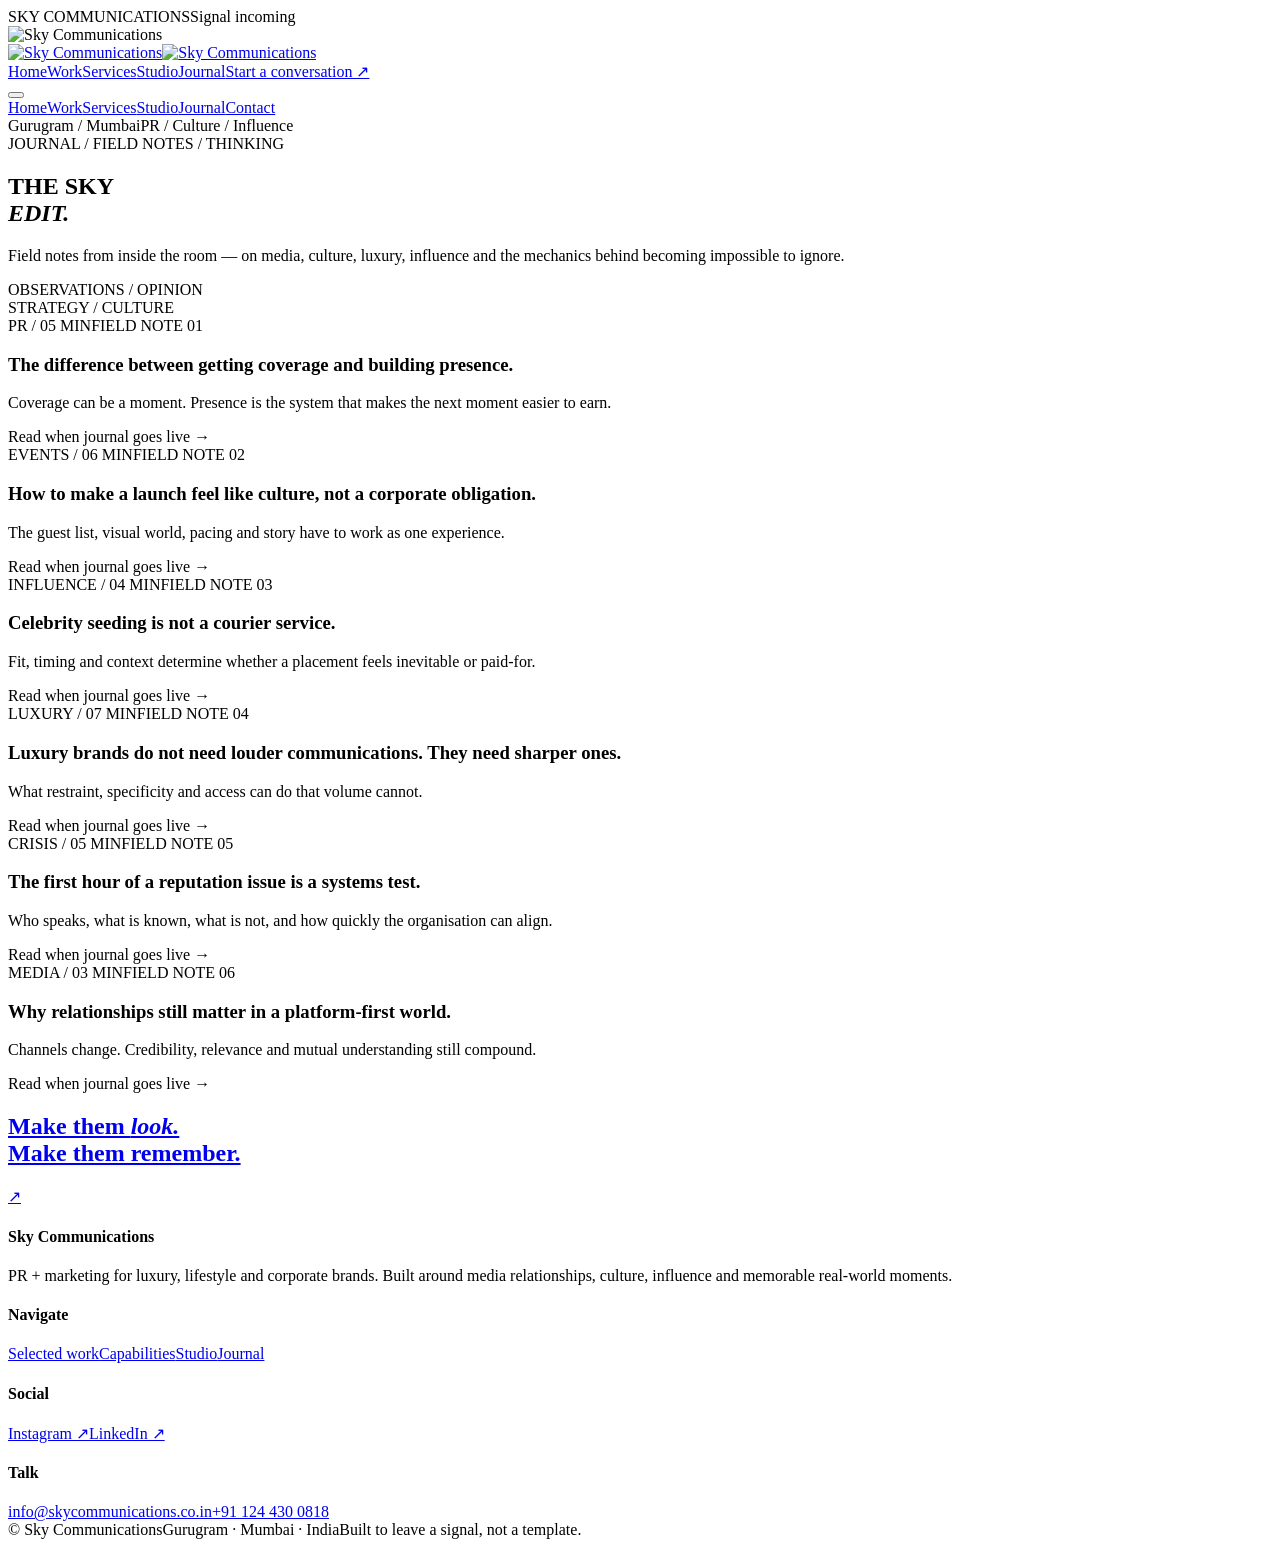
==== journal.html @ d0e94e99 "Add files via upload" ====
<!doctype html><html lang="en"><head><meta charset="utf-8"><meta name="viewport" content="width=device-width,initial-scale=1,viewport-fit=cover"><meta name="theme-color" content="#0a0d10"><title>Journal — Sky Communications</title><meta name="description" content="Field notes on public relations, media, luxury, events and influence from Sky Communications."><link rel="icon" href="assets/images/sky-mark.png"><link rel="stylesheet" href="assets/css/style.css"></head><body>
<div id="loader"><div class="loader-inner"><div class="loader-meta"><span>SKY COMMUNICATIONS</span><span>Signal incoming</span></div><div class="loader-logo"><img src="assets/images/sky-logo-light.png" alt="Sky Communications"></div><div class="loader-bar"><span></span></div></div></div>
<div class="page-wipe"></div><div class="scroll-progress"></div><div class="cursor"></div><div class="cursor-label"></div>
<nav class="site-nav darktext">
  <a class="brand" href="index.html" aria-label="Sky Communications home"><img class="brand-logo brand-logo-on-dark" src="assets/images/sky-logo-light.png" alt="Sky Communications"><img class="brand-logo brand-logo-on-light" src="assets/images/sky-logo.png" alt="Sky Communications"></a>
  <div class="nav-links"><a href="index.html" class="">Home</a><a href="work.html" class="">Work</a><a href="services.html" class="">Services</a><a href="studio.html" class="">Studio</a><a href="journal.html" class="active">Journal</a><a class="nav-cta" href="contact.html">Start a conversation ↗</a></div>
  <button class="nav-toggle" aria-label="Open menu" aria-expanded="false"><span></span><span></span></button>
</nav>
<div class="mobile-panel"><a href="index.html">Home</a><a href="work.html">Work</a><a href="services.html">Services</a><a href="studio.html">Studio</a><a href="journal.html">Journal</a><a href="contact.html">Contact</a><div class="mobile-panel-meta"><span>Gurugram / Mumbai</span><span>PR / Culture / Influence</span></div></div>

<main>
<section class="inner-hero journal-hero">
  <div class="inner-kicker">JOURNAL / FIELD NOTES / THINKING</div>
  <h1 class="inner-title journal-title"><span>THE SKY</span><br><em>EDIT.</em></h1>
  <div class="inner-deck"><p>Field notes from inside the room — on media, culture, luxury, influence and the mechanics behind becoming impossible to ignore.</p><div class="right">OBSERVATIONS / OPINION<br>STRATEGY / CULTURE</div></div>
</section>
<section class="section-tight rule"><div class="journal-grid"><article class="journal-card feature reveal"><div class="journal-meta"><span>PR / 05 MIN</span><span>FIELD NOTE 01</span></div><h3>The difference between getting coverage and building presence.</h3><p>Coverage can be a moment. Presence is the system that makes the next moment easier to earn.</p><span class="read">Read when journal goes live →</span></article><article class="journal-card reveal"><div class="journal-meta"><span>EVENTS / 06 MIN</span><span>FIELD NOTE 02</span></div><h3>How to make a launch feel like culture, not a corporate obligation.</h3><p>The guest list, visual world, pacing and story have to work as one experience.</p><span class="read">Read when journal goes live →</span></article><article class="journal-card reveal"><div class="journal-meta"><span>INFLUENCE / 04 MIN</span><span>FIELD NOTE 03</span></div><h3>Celebrity seeding is not a courier service.</h3><p>Fit, timing and context determine whether a placement feels inevitable or paid-for.</p><span class="read">Read when journal goes live →</span></article><article class="journal-card reveal"><div class="journal-meta"><span>LUXURY / 07 MIN</span><span>FIELD NOTE 04</span></div><h3>Luxury brands do not need louder communications. They need sharper ones.</h3><p>What restraint, specificity and access can do that volume cannot.</p><span class="read">Read when journal goes live →</span></article><article class="journal-card reveal"><div class="journal-meta"><span>CRISIS / 05 MIN</span><span>FIELD NOTE 05</span></div><h3>The first hour of a reputation issue is a systems test.</h3><p>Who speaks, what is known, what is not, and how quickly the organisation can align.</p><span class="read">Read when journal goes live →</span></article><article class="journal-card reveal"><div class="journal-meta"><span>MEDIA / 03 MIN</span><span>FIELD NOTE 06</span></div><h3>Why relationships still matter in a platform-first world.</h3><p>Channels change. Credibility, relevance and mutual understanding still compound.</p><span class="read">Read when journal goes live →</span></article></div></section>
</main>
<footer class="footer">
  <a href="contact.html" class="footer-cta" data-cursor="HELLO">
    <h2>Make them <em>look.</em><br>Make them remember.</h2><span class="footer-arrow">↗</span>
  </a>
  <div class="footer-grid">
    <div class="footer-col"><h4>Sky Communications</h4><p>PR + marketing for luxury, lifestyle and corporate brands. Built around media relationships, culture, influence and memorable real-world moments.</p></div>
    <div class="footer-col"><h4>Navigate</h4><a href="work.html">Selected work</a><a href="services.html">Capabilities</a><a href="studio.html">Studio</a><a href="journal.html">Journal</a></div>
    <div class="footer-col"><h4>Social</h4><a href="https://www.instagram.com/skycommn/" target="_blank" rel="noreferrer">Instagram ↗</a><a href="https://www.linkedin.com/company/sky-communications-pr/" target="_blank" rel="noreferrer">LinkedIn ↗</a></div>
    <div class="footer-col"><h4>Talk</h4><a href="mailto:info@skycommunications.co.in">info@skycommunications.co.in</a><a href="tel:+911244300818">+91 124 430 0818</a></div>
  </div>
  <div class="footer-bottom"><span>© <span data-year></span> Sky Communications</span><span>Gurugram · Mumbai · India</span><span>Built to leave a signal, not a template.</span></div>
</footer>
<script src="assets/js/site.js"></script>
</body></html>
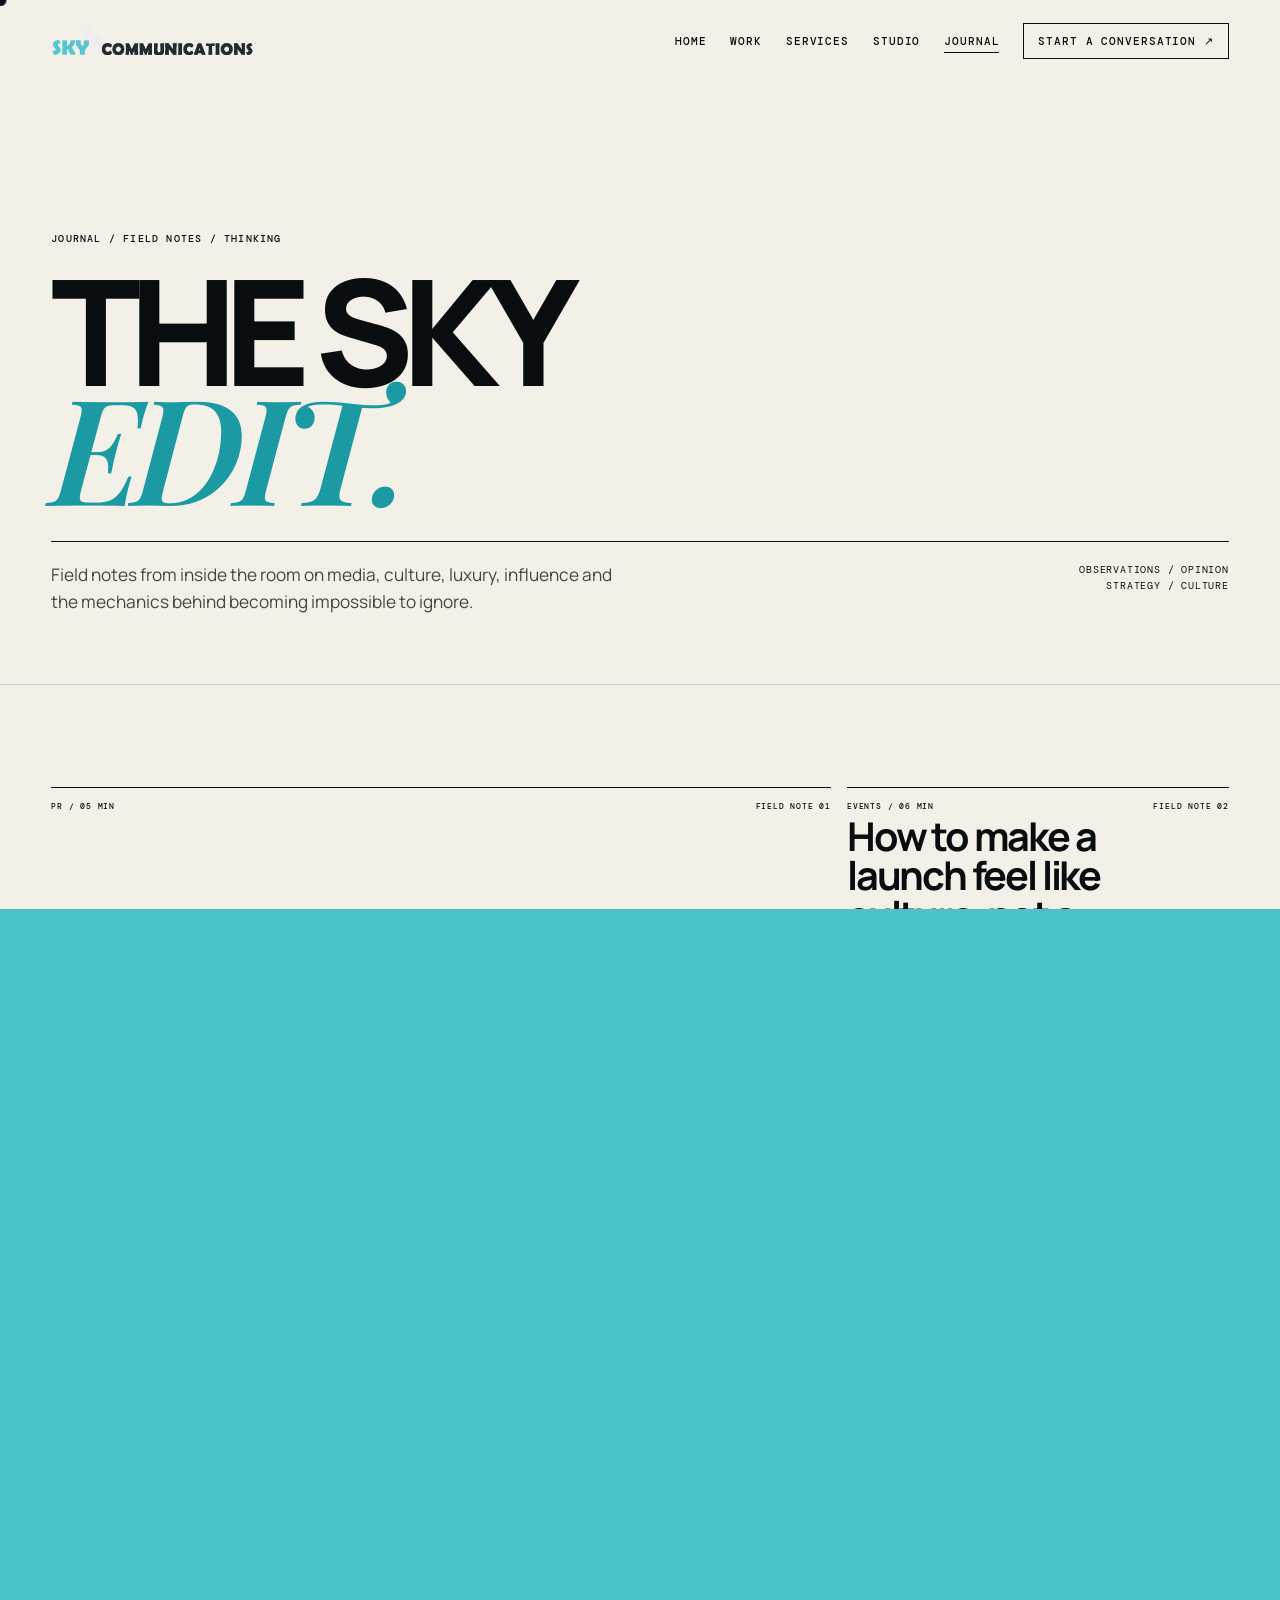
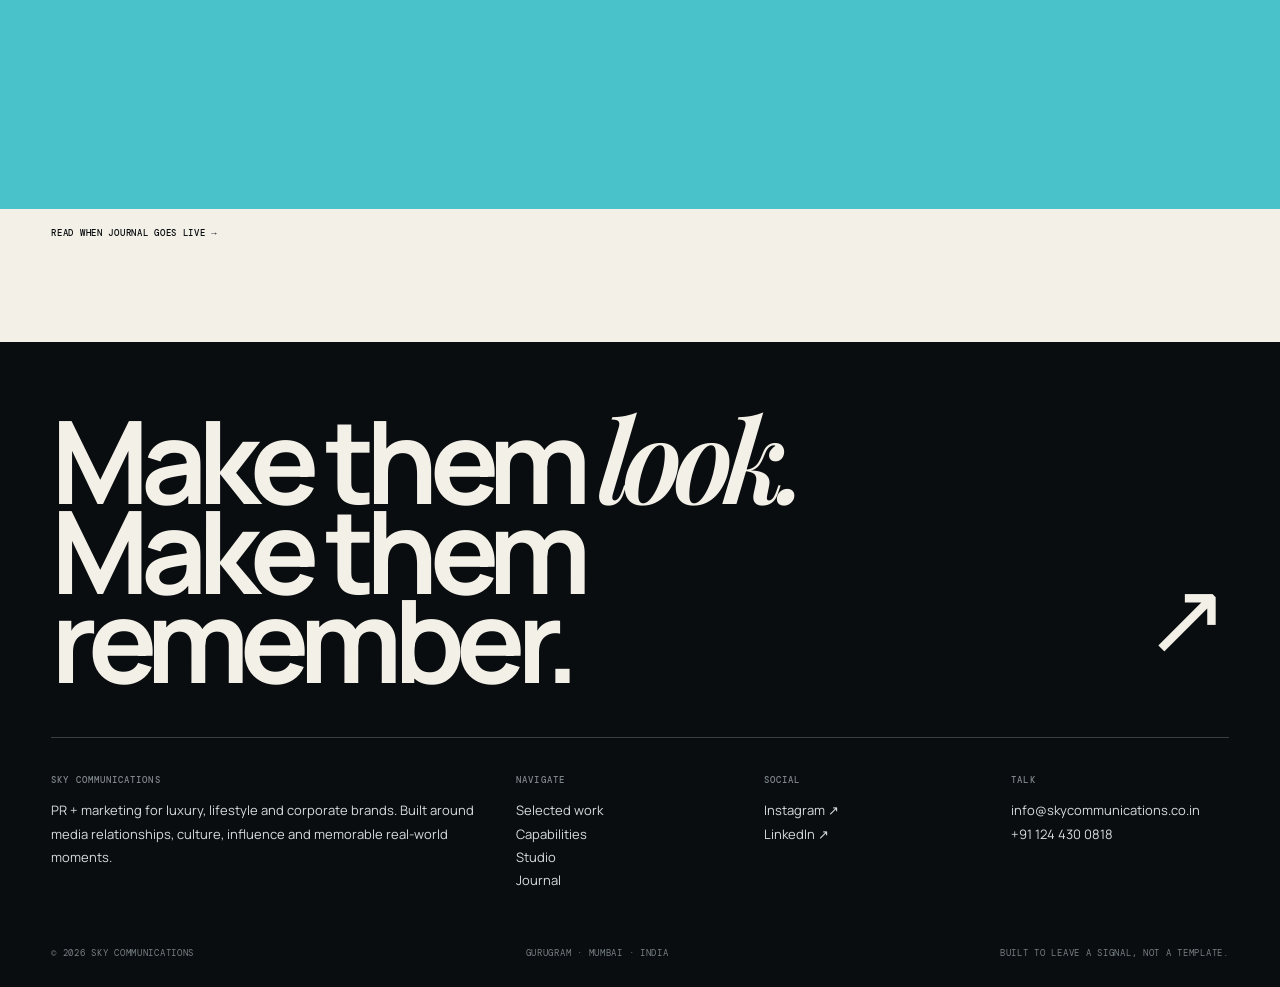
==== commit 2c512f53: "Fix inner-deck paragraph formatting in journal.html Removed unnecessary dash from the inner-deck par" ====
--- a/journal.html
+++ b/journal.html
@@ -1,4 +1,4 @@
-<!doctype html><html lang="en"><head><meta charset="utf-8"><meta name="viewport" content="width=device-width,initial-scale=1,viewport-fit=cover"><meta name="theme-color" content="#0a0d10"><title>Journal — Sky Communications</title><meta name="description" content="Field notes on public relations, media, luxury, events and influence from Sky Communications."><link rel="icon" href="assets/images/sky-mark.png"><link rel="stylesheet" href="assets/css/style.css"></head><body>
+<!doctype html><html lang="en"><head><meta charset="utf-8"><meta name="viewport" content="width=device-width,initial-scale=1,viewport-fit=cover"><meta name="theme-color" content="#0a0d10"><title>Journal . Sky Communications</title><meta name="description" content="Field notes on public relations, media, luxury, events and influence from Sky Communications."><link rel="icon" href="assets/images/sky-mark.png"><link rel="stylesheet" href="assets/css/style.css"></head><body>
 <div id="loader"><div class="loader-inner"><div class="loader-meta"><span>SKY COMMUNICATIONS</span><span>Signal incoming</span></div><div class="loader-logo"><img src="assets/images/sky-logo-light.png" alt="Sky Communications"></div><div class="loader-bar"><span></span></div></div></div>
 <div class="page-wipe"></div><div class="scroll-progress"></div><div class="cursor"></div><div class="cursor-label"></div>
 <nav class="site-nav darktext">
@@ -12,7 +12,7 @@
 <section class="inner-hero journal-hero">
   <div class="inner-kicker">JOURNAL / FIELD NOTES / THINKING</div>
   <h1 class="inner-title journal-title"><span>THE SKY</span><br><em>EDIT.</em></h1>
-  <div class="inner-deck"><p>Field notes from inside the room — on media, culture, luxury, influence and the mechanics behind becoming impossible to ignore.</p><div class="right">OBSERVATIONS / OPINION<br>STRATEGY / CULTURE</div></div>
+  <div class="inner-deck"><p>Field notes from inside the room on media, culture, luxury, influence and the mechanics behind becoming impossible to ignore.</p><div class="right">OBSERVATIONS / OPINION<br>STRATEGY / CULTURE</div></div>
 </section>
 <section class="section-tight rule"><div class="journal-grid"><article class="journal-card feature reveal"><div class="journal-meta"><span>PR / 05 MIN</span><span>FIELD NOTE 01</span></div><h3>The difference between getting coverage and building presence.</h3><p>Coverage can be a moment. Presence is the system that makes the next moment easier to earn.</p><span class="read">Read when journal goes live →</span></article><article class="journal-card reveal"><div class="journal-meta"><span>EVENTS / 06 MIN</span><span>FIELD NOTE 02</span></div><h3>How to make a launch feel like culture, not a corporate obligation.</h3><p>The guest list, visual world, pacing and story have to work as one experience.</p><span class="read">Read when journal goes live →</span></article><article class="journal-card reveal"><div class="journal-meta"><span>INFLUENCE / 04 MIN</span><span>FIELD NOTE 03</span></div><h3>Celebrity seeding is not a courier service.</h3><p>Fit, timing and context determine whether a placement feels inevitable or paid-for.</p><span class="read">Read when journal goes live →</span></article><article class="journal-card reveal"><div class="journal-meta"><span>LUXURY / 07 MIN</span><span>FIELD NOTE 04</span></div><h3>Luxury brands do not need louder communications. They need sharper ones.</h3><p>What restraint, specificity and access can do that volume cannot.</p><span class="read">Read when journal goes live →</span></article><article class="journal-card reveal"><div class="journal-meta"><span>CRISIS / 05 MIN</span><span>FIELD NOTE 05</span></div><h3>The first hour of a reputation issue is a systems test.</h3><p>Who speaks, what is known, what is not, and how quickly the organisation can align.</p><span class="read">Read when journal goes live →</span></article><article class="journal-card reveal"><div class="journal-meta"><span>MEDIA / 03 MIN</span><span>FIELD NOTE 06</span></div><h3>Why relationships still matter in a platform-first world.</h3><p>Channels change. Credibility, relevance and mutual understanding still compound.</p><span class="read">Read when journal goes live →</span></article></div></section>
 </main>
@@ -29,4 +29,4 @@
   <div class="footer-bottom"><span>© <span data-year></span> Sky Communications</span><span>Gurugram · Mumbai · India</span><span>Built to leave a signal, not a template.</span></div>
 </footer>
 <script src="assets/js/site.js"></script>
-</body></html>+</body></html>
--- a/assets/css/style.css
+++ b/assets/css/style.css
@@ -0,0 +1,266 @@
+@import url('https://fonts.googleapis.com/css2?family=DM+Mono:wght@300;400;500&family=Manrope:wght@400;500;600;700;800&family=Playfair+Display:ital,wght@0,600;0,700;1,600&display=swap');
+
+:root{
+  --ink:#0a0d10;
+  --paper:#f3f0e8;
+  --white:#fff;
+  --sky:#49c2c9;
+  --sky-deep:#1c9aa3;
+  --line:rgba(10,13,16,.18);
+  --muted:#6f7477;
+  --serif:'Playfair Display', Georgia, serif;
+  --sans:'Manrope', Arial, sans-serif;
+  --mono:'DM Mono', monospace;
+  --pad:clamp(20px,4vw,64px);
+  --radius:0px;
+  --ease:cubic-bezier(.2,.75,.15,1);
+}
+*{box-sizing:border-box}
+html{scroll-behavior:smooth;background:var(--ink)}
+body{margin:0;background:var(--paper);color:var(--ink);font-family:var(--sans);font-size:16px;overflow-x:hidden}
+body.nav-open{overflow:hidden}
+a{color:inherit;text-decoration:none}
+button,input,textarea,select{font:inherit}
+button{color:inherit}
+img{display:block;max-width:100%}
+::selection{background:var(--sky);color:var(--ink)}
+
+/* --- chrome --- */
+#loader{position:fixed;inset:0;z-index:9999;background:var(--ink);color:var(--paper);display:grid;place-items:center;transition:transform .8s var(--ease);transform-origin:top}
+#loader.is-done{transform:translateY(-105%)}
+.loader-inner{width:min(640px,82vw)}
+.loader-meta{display:flex;justify-content:space-between;align-items:center;font:500 11px var(--mono);letter-spacing:.13em;text-transform:uppercase;color:#aeb5b8;margin-bottom:14px}
+.loader-logo{display:flex;align-items:center}
+.loader-logo img{display:block;width:min(560px,78vw);height:auto}
+.loader-bar{height:2px;background:#2d3437;margin-top:28px;overflow:hidden}
+.loader-bar span{display:block;height:100%;background:var(--sky);animation:loaderBar 1.05s var(--ease) both}
+@keyframes loaderBar{from{width:0}to{width:100%}}
+
+.page-wipe{position:fixed;inset:0;z-index:9000;background:var(--sky);transform:translateY(101%);pointer-events:none;transition:transform .55s var(--ease)}
+.page-wipe.go{transform:translateY(0)}
+
+.scroll-progress{position:fixed;top:0;left:0;z-index:3000;height:3px;width:100%;transform:scaleX(0);transform-origin:left;background:var(--sky);pointer-events:none}
+.cursor,.cursor-label{position:fixed;z-index:9998;pointer-events:none;left:0;top:0;opacity:0;transform:translate(-50%,-50%);mix-blend-mode:difference}
+.cursor{width:13px;height:13px;border-radius:50%;background:#fff;transition:width .25s,height .25s,opacity .2s}
+.cursor.is-big{width:70px;height:70px}
+.cursor-label{font:500 9px var(--mono);letter-spacing:.12em;color:#000;mix-blend-mode:normal;z-index:9999}
+@media(pointer:fine){.cursor,.cursor-label{opacity:1}body,a,button{cursor:none}}
+
+.site-nav{position:fixed;z-index:1100;top:0;left:0;width:100%;height:82px;padding:0 var(--pad);display:flex;align-items:center;justify-content:space-between;color:var(--paper);transition:background .3s,color .3s,border .3s}
+.site-nav.scrolled{background:rgba(243,240,232,.94);backdrop-filter:blur(8px);color:var(--ink);border-bottom:1px solid var(--line)}
+.site-nav.darktext{color:var(--ink)}
+.site-nav.darktext.scrolled{background:rgba(243,240,232,.96)}
+.brand{display:flex;align-items:center;position:relative;z-index:3;width:clamp(172px,16vw,232px);height:42px}
+.brand-logo{position:absolute;left:0;top:50%;width:100%;height:auto;transform:translateY(-50%);transition:opacity .28s var(--ease);object-fit:contain;object-position:left center}
+.brand-logo-on-dark{opacity:1}
+.brand-logo-on-light{opacity:0}
+.site-nav.darktext .brand-logo-on-dark,.site-nav.scrolled .brand-logo-on-dark{opacity:0}
+.site-nav.darktext .brand-logo-on-light,.site-nav.scrolled .brand-logo-on-light{opacity:1}
+.site-nav.menuing .brand-logo-on-dark{opacity:0}
+.site-nav.menuing .brand-logo-on-light{opacity:1}
+.nav-links{display:flex;align-items:center;gap:24px;font:500 11px var(--mono);text-transform:uppercase;letter-spacing:.08em}
+.nav-links a{position:relative;padding:8px 0}
+.nav-links a::after{content:'';position:absolute;left:0;bottom:3px;width:100%;height:1px;background:currentColor;transform:scaleX(0);transform-origin:right;transition:transform .3s var(--ease)}
+.nav-links a:hover::after,.nav-links a.active::after{transform:scaleX(1);transform-origin:left}
+.nav-cta{border:1px solid currentColor!important;padding:10px 14px!important}.nav-cta::after{display:none}
+.nav-toggle{display:none;width:48px;height:48px;background:transparent;border:0;position:relative;z-index:3}
+.nav-toggle span{display:block;width:24px;height:1px;background:currentColor;margin:6px auto;transition:transform .3s,opacity .2s}
+.mobile-panel{position:fixed;z-index:1090;inset:0;background:var(--sky);color:var(--ink);display:flex;flex-direction:column;justify-content:center;padding:100px var(--pad) 40px;transform:translateY(-102%);transition:transform .7s var(--ease)}
+.mobile-panel.open{transform:translateY(0)}
+.mobile-panel a{font-size:clamp(42px,13vw,82px);font-weight:800;letter-spacing:-.065em;line-height:.95;border-bottom:1px solid rgba(10,13,16,.2);padding:10px 0}
+.mobile-panel-meta{margin-top:auto;font:500 11px var(--mono);display:flex;justify-content:space-between;text-transform:uppercase}
+
+/* --- type + layout --- */
+.eyebrow{display:flex;gap:10px;align-items:center;font:500 10px var(--mono);text-transform:uppercase;letter-spacing:.12em}
+.eyebrow::before{content:'';width:20px;height:1px;background:currentColor}
+.display{font-size:clamp(58px,10.2vw,168px);line-height:.8;letter-spacing:-.075em;margin:0;font-weight:800}
+.display .serif{font-family:var(--serif);font-style:italic;font-weight:600;letter-spacing:-.055em}
+.h2{font-size:clamp(44px,7vw,110px);letter-spacing:-.07em;line-height:.9;margin:0;font-weight:800}
+.h3{font-size:clamp(28px,3.2vw,54px);letter-spacing:-.055em;line-height:.98;margin:0;font-weight:700}
+.serif{font-family:var(--serif)}
+.mono{font-family:var(--mono)}
+.section{padding:clamp(90px,12vw,180px) var(--pad)}
+.section-tight{padding:clamp(64px,8vw,110px) var(--pad)}
+.grid-12{display:grid;grid-template-columns:repeat(12,minmax(0,1fr));gap:24px}
+.rule{border-top:1px solid var(--line)}
+.reveal{opacity:0;transform:translateY(32px);transition:opacity .85s var(--ease),transform .85s var(--ease)}
+.reveal.is-in{opacity:1;transform:none}
+.reveal[data-delay="1"]{transition-delay:.08s}.reveal[data-delay="2"]{transition-delay:.16s}.reveal[data-delay="3"]{transition-delay:.24s}
+
+/* --- hero --- */
+.hero{min-height:100svh;background:var(--ink);color:var(--paper);position:relative;overflow:hidden;padding:130px var(--pad) 36px;display:flex;flex-direction:column;justify-content:space-between}
+.hero::before{content:'';position:absolute;inset:0;background-image:linear-gradient(rgba(255,255,255,.045) 1px,transparent 1px),linear-gradient(90deg,rgba(255,255,255,.045) 1px,transparent 1px);background-size:calc(100% / 12) 100%,100% 100%;pointer-events:none}
+.hero-topline{display:flex;justify-content:space-between;align-items:flex-start;font:400 10px var(--mono);text-transform:uppercase;letter-spacing:.12em;position:relative;z-index:2}
+.live-dot{width:7px;height:7px;background:var(--sky);border-radius:50%;display:inline-block;box-shadow:0 0 0 6px rgba(73,194,201,.1);animation:pulse 1.6s infinite}
+@keyframes pulse{50%{box-shadow:0 0 0 12px rgba(73,194,201,0)}}
+.hero-copy{position:relative;z-index:2;margin-top:auto}
+.hero-title{max-width:1250px;position:relative}
+.hero-title .line{display:block;overflow:hidden;padding-bottom:.04em}
+.hero-title .line>span{display:block;transform:translateY(110%);animation:titleIn .9s var(--ease) forwards}
+.hero-title .line:nth-child(2)>span{animation-delay:.12s}.hero-title .line:nth-child(3)>span{animation-delay:.24s}
+@keyframes titleIn{to{transform:translateY(0)}}
+.hero-title .accent{color:var(--sky)}
+.hero-title .smallserif{font-family:var(--serif);font-style:italic;font-weight:600;letter-spacing:-.04em}
+.hero-bottom{margin-top:44px;display:grid;grid-template-columns:1.2fr .8fr;gap:30px;align-items:end;position:relative;z-index:4}
+.hero-intro{max-width:520px;font-size:clamp(16px,1.35vw,21px);line-height:1.45;color:#ccd0d2}
+.hero-actions{display:flex;justify-content:flex-end;gap:12px;align-items:center}
+.round-link{width:86px;height:86px;border-radius:50%;border:1px solid rgba(255,255,255,.45);display:grid;place-items:center;text-align:center;font:500 9px var(--mono);text-transform:uppercase;letter-spacing:.08em;transition:background .3s,color .3s,transform .3s}
+.round-link:hover{background:var(--sky);border-color:var(--sky);color:var(--ink);transform:rotate(-8deg)}
+.hero-stack{position:absolute;right:4vw;top:15vh;width:min(35vw,500px);height:48vh;z-index:1;opacity:.76;pointer-events:none;perspective:1000px}
+.hero-card{position:absolute;width:42%;aspect-ratio:1/1.15;overflow:hidden;border:1px solid rgba(255,255,255,.25);box-shadow:0 16px 45px rgba(0,0,0,.35);will-change:transform;transform:translate3d(var(--move-x,0px),var(--move-y,0px),0) rotate(calc(var(--rot,0deg) + var(--drift-r,0deg)));transform-origin:center;background:#222;opacity:0;clip-path:inset(100% 0 0 0);animation:heroCardReveal 1.15s var(--ease) forwards}
+.hero-card img{width:100%;height:100%;object-fit:cover;filter:saturate(.82) contrast(1.04);transform:scale(1.035);transition:filter .4s ease}
+.hero-card::after{content:attr(data-label);position:absolute;left:7px;bottom:7px;background:var(--paper);color:var(--ink);padding:4px 6px;font:500 8px var(--mono);letter-spacing:.08em;text-transform:uppercase}
+.hero-card:nth-child(1){top:0;right:20%;--rot:7deg;animation-delay:.18s}
+.hero-card:nth-child(2){top:26%;right:0;--rot:-5deg;animation-delay:.32s}
+.hero-card:nth-child(3){top:48%;right:38%;--rot:4deg;animation-delay:.46s}
+.hero-card:nth-child(4){top:12%;right:52%;--rot:-8deg;animation-delay:.6s}
+@keyframes heroCardReveal{0%{opacity:0;clip-path:inset(100% 0 0 0)}55%{opacity:1}100%{opacity:1;clip-path:inset(0 0 0 0)}}
+.hero-scribble{position:absolute;right:0;bottom:8px;color:var(--sky);font:400 10px var(--mono);letter-spacing:.06em;writing-mode:vertical-rl;text-transform:uppercase}
+
+/* --- ticker --- */
+.ticker{overflow:hidden;background:var(--sky);color:var(--ink);border-top:1px solid var(--ink);border-bottom:1px solid var(--ink);padding:14px 0}
+.ticker-track{display:flex;width:max-content;animation:ticker 26s linear infinite}
+.ticker-item{font:700 clamp(18px,2vw,30px) var(--sans);letter-spacing:-.03em;white-space:nowrap;display:flex;align-items:center}
+.ticker-item::after{content:'✦';font-size:.62em;margin:0 28px}
+@keyframes ticker{to{transform:translateX(-50%)}}
+
+/* --- manifesto --- */
+.manifesto{background:var(--paper)}
+.manifesto-intro{grid-column:1/span 3;align-self:start;position:sticky;top:110px}
+.manifesto-copy{grid-column:4/span 9;font-size:clamp(34px,5.3vw,82px);line-height:.98;letter-spacing:-.055em;font-weight:700}
+.manifesto-copy .quiet{color:#a7a6a1}.manifesto-copy em{font-family:var(--serif);font-weight:600}
+.manifesto-note{grid-column:8/span 5;margin-top:46px;font-size:15px;line-height:1.6;color:#4d5355;max-width:520px}
+
+/* --- work cards --- */
+.work-section{background:#dfe0db}
+.work-head{display:flex;justify-content:space-between;align-items:flex-end;margin-bottom:48px;gap:30px}
+.work-head p{max-width:390px;margin:0;color:#555;line-height:1.55}
+.work-grid{display:grid;grid-template-columns:repeat(12,minmax(0,1fr));gap:18px}
+.work-card{position:relative;overflow:hidden;background:var(--ink);color:white;min-height:440px;grid-column:span 6;isolation:isolate}
+.work-card.tall{min-height:620px}.work-card.narrow{grid-column:span 4}.work-card.wide{grid-column:span 8}
+.work-card img{width:100%;height:100%;object-fit:cover;position:absolute;inset:0;transition:transform .8s var(--ease),filter .5s;filter:saturate(.8)}
+.work-card::before{content:'';position:absolute;inset:0;background:linear-gradient(180deg,transparent 30%,rgba(0,0,0,.72));z-index:1}
+.work-card:hover img{transform:scale(1.045);filter:saturate(1.05)}
+.work-card-info{position:absolute;z-index:2;left:24px;right:24px;bottom:22px;display:flex;justify-content:space-between;align-items:end;gap:20px}
+.work-card-title{font-size:clamp(26px,3vw,46px);font-weight:700;letter-spacing:-.055em;line-height:.95;max-width:75%}
+.work-card-kicker{font:500 9px var(--mono);text-transform:uppercase;letter-spacing:.12em;margin-bottom:7px;color:#dce0e2}
+.work-card-go{width:42px;height:42px;border:1px solid rgba(255,255,255,.65);border-radius:50%;display:grid;place-items:center;transition:.3s}
+.work-card:hover .work-card-go{background:var(--sky);border-color:var(--sky);color:var(--ink);transform:rotate(-35deg)}
+.sticker{position:absolute;z-index:3;right:14px;top:14px;padding:7px 8px;background:var(--sky);color:var(--ink);font:500 8px var(--mono);text-transform:uppercase;letter-spacing:.12em;transform:rotate(3deg)}
+
+/* --- services --- */
+.services-block{background:var(--ink);color:var(--paper)}
+.services-heading{display:grid;grid-template-columns:1fr 1fr;gap:40px;margin-bottom:60px}.services-heading p{max-width:470px;line-height:1.6;color:#aab0b2;margin:0;align-self:end}
+.service-row{border-top:1px solid rgba(255,255,255,.18);display:grid;grid-template-columns:90px 1fr 1fr 40px;align-items:center;gap:20px;padding:25px 0;transition:color .25s,padding .25s;position:relative;overflow:hidden}
+.service-row:last-child{border-bottom:1px solid rgba(255,255,255,.18)}
+.service-row::before{content:'';position:absolute;inset:0;background:var(--sky);transform:translateX(-101%);transition:transform .45s var(--ease);z-index:0}
+.service-row:hover::before,.service-row.open::before{transform:none}
+.service-row>*{position:relative;z-index:1}.service-row:hover,.service-row.open{color:var(--ink);padding-left:16px;padding-right:16px}
+.service-num{font:400 10px var(--mono)}
+.service-name{font-size:clamp(25px,3vw,46px);font-weight:700;letter-spacing:-.05em}
+.service-desc{font-size:13px;line-height:1.55;color:#abb1b3;max-width:500px;transition:color .25s}.service-row:hover .service-desc,.service-row.open .service-desc{color:#16363a}
+.service-plus{font-size:25px;font-weight:300;transition:transform .3s}.service-row:hover .service-plus,.service-row.open .service-plus{transform:rotate(45deg)}
+
+/* --- quote/signal --- */
+.signal-section{background:var(--sky);min-height:80svh;display:flex;align-items:center;position:relative;overflow:hidden}
+.signal-section::after{content:'SKY';position:absolute;right:-.06em;bottom:-.28em;font-size:min(48vw,700px);font-weight:800;letter-spacing:-.08em;line-height:1;opacity:.09;pointer-events:none}
+.signal-quote{max-width:1100px;font-size:clamp(48px,8vw,126px);line-height:.88;letter-spacing:-.07em;font-weight:800;position:relative;z-index:1}
+.signal-quote em{font-family:var(--serif);font-weight:600}
+.signal-sub{margin-top:34px;max-width:480px;font:400 13px/1.7 var(--mono);position:relative;z-index:1}
+
+/* --- archive rail --- */
+.archive{background:var(--paper);overflow:hidden}
+.archive-head{display:flex;justify-content:space-between;align-items:end;margin-bottom:34px}
+.drag-note{font:500 9px var(--mono);text-transform:uppercase;letter-spacing:.12em}
+.case-strip{display:flex;gap:14px;overflow-x:auto;scrollbar-width:none;cursor:grab;padding-right:var(--pad);user-select:none}.case-strip::-webkit-scrollbar{display:none}.case-strip.dragging{cursor:grabbing}
+.case-tile{flex:0 0 clamp(230px,27vw,390px);position:relative;background:#ddd;aspect-ratio:4/5;overflow:hidden}.case-tile img{width:100%;height:100%;object-fit:cover;pointer-events:none;transition:transform .5s}.case-tile:hover img{transform:scale(1.04)}
+.case-tile span{position:absolute;left:10px;bottom:10px;background:var(--paper);padding:6px 8px;font:500 8px var(--mono);text-transform:uppercase;letter-spacing:.08em}
+
+/* --- footer --- */
+.footer{background:var(--ink);color:var(--paper);padding:70px var(--pad) 28px}
+.footer-cta{display:flex;align-items:flex-end;justify-content:space-between;gap:30px;border-bottom:1px solid rgba(255,255,255,.2);padding-bottom:52px}
+.footer-cta h2{font-size:clamp(54px,9vw,146px);letter-spacing:-.075em;line-height:.78;margin:0;max-width:1000px}.footer-cta h2 em{font-family:var(--serif);font-weight:600}
+.footer-arrow{font-size:clamp(54px,8vw,120px);transition:transform .3s}.footer-cta:hover .footer-arrow{transform:translate(12px,-12px)}
+.footer-grid{display:grid;grid-template-columns:2fr 1fr 1fr 1fr;gap:30px;padding-top:36px}
+.footer-col h4{font:500 9px var(--mono);text-transform:uppercase;letter-spacing:.12em;color:#7f878a;margin:0 0 13px}.footer-col a,.footer-col p{display:block;font-size:13px;line-height:1.8;margin:0;color:#d7dbdc}.footer-col a:hover{color:var(--sky)}
+.footer-bottom{display:flex;justify-content:space-between;align-items:center;margin-top:54px;font:400 9px var(--mono);text-transform:uppercase;color:#777f82;letter-spacing:.08em}
+
+/* --- inner hero --- */
+.inner-hero{padding:150px var(--pad) 74px;min-height:70svh;display:flex;flex-direction:column;justify-content:flex-end;position:relative;overflow:hidden;background:var(--paper)}
+.inner-hero.dark{background:var(--ink);color:var(--paper)}
+.inner-kicker{font:500 10px var(--mono);text-transform:uppercase;letter-spacing:.12em;margin-bottom:28px}
+.inner-title{font-size:clamp(70px,13vw,200px);line-height:.76;letter-spacing:-.08em;font-weight:800;margin:0;max-width:1400px}
+.inner-title em{font-family:var(--serif);font-weight:600}
+.journal-hero{min-height:76svh;padding-bottom:68px}
+.journal-title{font-size:clamp(74px,11.5vw,178px);line-height:.78;max-width:none}
+.journal-title span{display:inline-block;letter-spacing:-.085em}
+.journal-title em{color:var(--sky-deep);font-style:italic;letter-spacing:-.06em}
+.journal-hero .inner-deck{margin-top:34px}
+.journal-hero .inner-deck p{font-size:clamp(16px,1.35vw,20px);max-width:650px}
+.inner-deck{display:grid;grid-template-columns:1fr 1fr;gap:30px;margin-top:42px;padding-top:20px;border-top:1px solid currentColor}.inner-deck p{max-width:520px;line-height:1.55;margin:0;color:inherit;opacity:.75}.inner-deck .right{text-align:right;justify-self:end;font:400 10px/1.6 var(--mono);text-transform:uppercase;letter-spacing:.08em}
+
+/* work page */
+.filters{display:flex;flex-wrap:wrap;gap:8px;margin-bottom:34px}.filter-btn{border:1px solid var(--ink);background:transparent;border-radius:99px;padding:9px 14px;font:500 9px var(--mono);text-transform:uppercase;letter-spacing:.08em}.filter-btn.active,.filter-btn:hover{background:var(--ink);color:var(--paper)}
+.portfolio-grid{display:grid;grid-template-columns:repeat(3,1fr);gap:16px}.portfolio-card{position:relative;aspect-ratio:4/5;overflow:hidden;background:#d8d8d3}.portfolio-card.hide{display:none}.portfolio-card img{width:100%;height:100%;object-fit:cover;transition:transform .55s}.portfolio-card:hover img{transform:scale(1.04)}.portfolio-card .pcap{position:absolute;inset:auto 10px 10px 10px;background:var(--paper);padding:11px 12px}.pcap small{font:500 8px var(--mono);text-transform:uppercase;letter-spacing:.09em;color:#697073}.pcap b{display:block;margin-top:4px;font-size:16px;letter-spacing:-.025em}
+
+/* services page */
+.service-detail{border-top:1px solid var(--line);padding:28px 0;display:grid;grid-template-columns:1fr 1.2fr 1fr;gap:28px;align-items:start}.service-detail:last-child{border-bottom:1px solid var(--line)}.service-detail h3{font-size:clamp(28px,3vw,48px);letter-spacing:-.05em;margin:0}.service-detail p{margin:0;line-height:1.7;color:#545a5d;font-size:14px}.service-tags{display:flex;flex-wrap:wrap;gap:6px}.service-tags span{border:1px solid var(--line);padding:6px 8px;font:500 8px var(--mono);text-transform:uppercase;letter-spacing:.07em}
+.process{background:var(--sky)}.process-grid{display:grid;grid-template-columns:repeat(4,1fr);border-top:1px solid var(--ink);border-left:1px solid var(--ink)}.process-step{padding:26px;border-right:1px solid var(--ink);border-bottom:1px solid var(--ink);min-height:260px;display:flex;flex-direction:column}.process-step .n{font:500 10px var(--mono)}.process-step h4{font-size:28px;letter-spacing:-.05em;margin:auto 0 12px}.process-step p{font-size:12px;line-height:1.55;margin:0}
+
+/* studio */
+.founder-grid{display:grid;grid-template-columns:5fr 7fr;gap:clamp(40px,7vw,120px);align-items:start}.founder-photo{aspect-ratio:4/5;background:var(--sky);position:relative;overflow:hidden;display:flex;align-items:flex-end;padding:24px}.founder-photo::before{content:'POOJA';position:absolute;left:-.05em;top:.03em;font-size:clamp(90px,12vw,180px);font-weight:800;letter-spacing:-.08em;opacity:.12}.founder-photo .initial{font-family:var(--serif);font-size:clamp(180px,25vw,360px);line-height:.6;font-style:italic;margin-left:auto;color:var(--ink)}.founder-caption{font:500 9px var(--mono);text-transform:uppercase;letter-spacing:.09em;position:absolute;left:24px;bottom:22px}.founder-copy h2{font-size:clamp(48px,7vw,102px);line-height:.89;letter-spacing:-.07em;margin:0 0 34px}.founder-copy p{font-size:clamp(17px,1.6vw,23px);line-height:1.5;max-width:700px}.founder-copy .small{font-size:14px;color:#5e6466}
+.values-grid{display:grid;grid-template-columns:repeat(4,1fr);gap:0;border:1px solid var(--ink)}.value{min-height:280px;padding:24px;border-right:1px solid var(--ink);display:flex;flex-direction:column}.value:last-child{border-right:0}.value .num{font:500 9px var(--mono)}.value h4{font-size:32px;letter-spacing:-.05em;margin:auto 0 12px}.value p{font-size:12px;line-height:1.6;margin:0;color:#5b6163}
+.locations{display:grid;grid-template-columns:1fr 1fr;gap:16px}.location{background:var(--ink);color:var(--paper);padding:38px;min-height:300px;display:flex;flex-direction:column;justify-content:space-between}.location span{font:500 9px var(--mono);text-transform:uppercase;letter-spacing:.09em;color:var(--sky)}.location h3{font-size:clamp(42px,6vw,84px);letter-spacing:-.065em;margin:0}.location p{margin:0;color:#adb2b4;line-height:1.6;font-size:13px}
+
+/* journal */
+.journal-grid{display:grid;grid-template-columns:repeat(12,1fr);gap:16px}.journal-card{grid-column:span 4;border-top:1px solid var(--ink);padding-top:13px;min-height:340px;display:flex;flex-direction:column}.journal-card.feature{grid-column:span 8}.journal-meta{font:500 8px var(--mono);text-transform:uppercase;letter-spacing:.1em;display:flex;justify-content:space-between}.journal-card h3{font-size:clamp(28px,3.1vw,48px);line-height:1;letter-spacing:-.055em;margin:auto 0 18px;max-width:90%}.journal-card p{font-size:13px;line-height:1.55;color:#5a6062;max-width:520px}.journal-card .read{font:500 9px var(--mono);text-transform:uppercase;letter-spacing:.08em;margin-top:16px}
+
+/* contact */
+.contact-grid{display:grid;grid-template-columns:5fr 7fr;gap:clamp(50px,8vw,120px)}.contact-left h2{font-size:clamp(56px,8vw,120px);line-height:.82;letter-spacing:-.075em;margin:0}.contact-left h2 em{font-family:var(--serif);font-weight:600}.contact-left p{max-width:420px;line-height:1.65;color:#555d60;margin-top:30px}.contact-form{display:grid;grid-template-columns:1fr 1fr;gap:22px 16px}.field{display:flex;flex-direction:column;gap:7px}.field.full{grid-column:1/-1}.field label{font:500 8px var(--mono);text-transform:uppercase;letter-spacing:.11em}.field input,.field textarea,.field select{border:0;border-bottom:1px solid var(--ink);background:transparent;padding:12px 0 14px;outline:0;border-radius:0}.field textarea{min-height:130px;resize:vertical}.submit-btn{grid-column:1/-1;background:var(--ink);color:var(--paper);border:0;padding:18px;font:600 10px var(--mono);text-transform:uppercase;letter-spacing:.1em;transition:.25s}.submit-btn:hover{background:var(--sky);color:var(--ink)}.form-note{grid-column:1/-1;font-size:11px;color:#72787a}
+
+/* case study */
+.case-hero{min-height:100svh;background:var(--ink);color:var(--paper);padding:130px var(--pad) 40px;display:grid;grid-template-columns:1fr 1fr;gap:32px;align-items:end;position:relative;overflow:hidden}.case-hero-copy{position:relative;z-index:2}.case-hero h1{font-size:clamp(62px,9.8vw,150px);line-height:.8;letter-spacing:-.08em;margin:0}.case-hero h1 em{font-family:var(--serif);font-weight:600}.case-hero-copy p{max-width:500px;line-height:1.55;color:#bbc0c2}.case-hero-image{height:72vh;overflow:hidden}.case-hero-image img{width:100%;height:100%;object-fit:cover}.case-meta{margin-top:26px;display:flex;flex-wrap:wrap;gap:8px}.case-meta span{border:1px solid rgba(255,255,255,.35);padding:7px 9px;font:500 8px var(--mono);text-transform:uppercase;letter-spacing:.09em}.case-story{display:grid;grid-template-columns:1fr 2fr;gap:clamp(40px,7vw,100px)}.case-story-aside{font:500 9px var(--mono);text-transform:uppercase;letter-spacing:.1em;position:sticky;top:110px;height:max-content}.case-story-copy h2{font-size:clamp(46px,7vw,100px);line-height:.9;letter-spacing:-.065em;margin:0 0 30px}.case-story-copy p{font-size:clamp(17px,1.5vw,22px);line-height:1.6;max-width:820px}.story-steps{margin-top:60px}.story-step{display:grid;grid-template-columns:90px 1fr;gap:24px;border-top:1px solid var(--line);padding:24px 0}.story-step:last-child{border-bottom:1px solid var(--line)}.story-step .n{font:500 9px var(--mono)}.story-step h3{font-size:28px;letter-spacing:-.04em;margin:0 0 8px}.story-step p{font-size:14px;margin:0;color:#555c5e}.case-gallery{display:grid;grid-template-columns:repeat(12,1fr);gap:14px}.case-gallery figure{margin:0;overflow:hidden}.case-gallery img{width:100%;height:100%;object-fit:cover}.g1{grid-column:1/span 7;aspect-ratio:5/4}.g2{grid-column:8/span 5;aspect-ratio:4/5}.g3{grid-column:2/span 4;aspect-ratio:1/1}.g4{grid-column:6/span 7;aspect-ratio:16/10}
+.next-case{background:var(--sky);padding:60px var(--pad);display:flex;justify-content:space-between;align-items:center}.next-case span{font:500 9px var(--mono);text-transform:uppercase;letter-spacing:.1em}.next-case strong{font-size:clamp(36px,6vw,90px);letter-spacing:-.065em}.next-case i{font-size:50px;font-style:normal}
+
+/* utility */
+.sky-bg{background:var(--sky)}.ink-bg{background:var(--ink);color:var(--paper)}.paper-bg{background:var(--paper)}
+.only-mobile{display:none}
+
+@media(max-width:1000px){
+  .nav-links{display:none}.nav-toggle{display:block}.site-nav{height:70px}
+  .site-nav.menuing{color:var(--ink)}.nav-toggle.active span:first-child{transform:translateY(3.5px) rotate(45deg)}.nav-toggle.active span:last-child{transform:translateY(-3.5px) rotate(-45deg)}
+  .hero{padding-top:100px}.hero-stack{width:58vw;right:-10vw;top:14vh;opacity:.42}.hero-bottom{grid-template-columns:1fr}.hero-actions{justify-content:flex-start}.round-link{width:70px;height:70px}
+  .manifesto-intro{grid-column:1/-1;position:static;margin-bottom:25px}.manifesto-copy{grid-column:1/-1}.manifesto-note{grid-column:4/-1}
+  .work-card,.work-card.narrow,.work-card.wide{grid-column:span 6;min-height:460px}.work-card.tall{min-height:520px}
+  .service-row{grid-template-columns:50px 1fr 40px}.service-desc{display:none}
+  .portfolio-grid{grid-template-columns:repeat(2,1fr)}
+  .process-grid,.values-grid{grid-template-columns:repeat(2,1fr)}.value:nth-child(2){border-right:0}.value:nth-child(-n+2){border-bottom:1px solid var(--ink)}
+  .founder-grid,.contact-grid{grid-template-columns:1fr}.founder-photo{max-width:620px}
+  .journal-card,.journal-card.feature{grid-column:span 6}
+  .case-hero{grid-template-columns:1fr;padding-top:115px}.case-hero-image{height:50vh}.case-story{grid-template-columns:1fr}.case-story-aside{position:static}
+  .footer-grid{grid-template-columns:2fr 1fr 1fr}.footer-grid .footer-col:last-child{grid-column:1/-1}
+}
+
+@media(max-width:680px){
+  :root{--pad:18px}
+  .site-nav{height:64px;padding:0 18px}.brand{width:160px;height:36px}
+  .hero{padding:92px 18px 22px;min-height:100svh}.hero-topline{font-size:8px}.hero-topline>span:last-child{display:none}.hero-stack{top:18vh;right:-25vw;width:90vw;height:35vh;opacity:.28}.hero-card{width:38%}.hero-title{margin-top:32vh}.display{font-size:clamp(52px,18vw,86px);line-height:.82}.hero-bottom{margin-top:24px}.hero-intro{font-size:14px;max-width:92%}.hero-actions{display:none}.hero-scribble{display:none}
+  .section{padding:88px 18px}.section-tight{padding:66px 18px}.grid-12{gap:12px}
+  .ticker{padding:11px 0}.ticker-item::after{margin:0 18px}
+  .manifesto-copy{font-size:clamp(33px,10vw,54px)}.manifesto-note{grid-column:1/-1;margin-top:26px}
+  .work-head{align-items:flex-start;flex-direction:column}.work-grid{display:block}.work-card,.work-card.narrow,.work-card.wide,.work-card.tall{min-height:62vh;margin-bottom:12px}.work-card-title{max-width:85%}
+  .services-heading{grid-template-columns:1fr}.service-row{grid-template-columns:38px 1fr 28px;padding:20px 0}.service-name{font-size:25px}
+  .signal-section{min-height:72svh}.signal-quote{font-size:clamp(48px,15vw,86px)}
+  .archive-head{align-items:flex-start;flex-direction:column;gap:14px}.case-tile{flex-basis:76vw}
+  .footer{padding:58px 18px 24px}.footer-cta{align-items:flex-start}.footer-arrow{font-size:48px}.footer-grid{grid-template-columns:1fr 1fr}.footer-grid .footer-col:first-child,.footer-grid .footer-col:last-child{grid-column:1/-1}.footer-bottom{align-items:flex-start;gap:10px;flex-direction:column}
+  .inner-hero{padding:112px 18px 54px;min-height:62svh}.inner-title{font-size:clamp(64px,20vw,105px)}.journal-hero{min-height:68svh}.journal-title{font-size:clamp(68px,18vw,108px);line-height:.8}.inner-deck{grid-template-columns:1fr}.inner-deck .right{text-align:left;justify-self:start}
+  .portfolio-grid{grid-template-columns:1fr;gap:10px}.portfolio-card{aspect-ratio:4/4.8}
+  .service-detail{grid-template-columns:1fr;gap:12px}.service-tags{margin-top:4px}.process-grid,.values-grid{grid-template-columns:1fr}.process-step{min-height:210px}.value{border-right:0!important;border-bottom:1px solid var(--ink)!important}.value:last-child{border-bottom:0!important}
+  .founder-photo{min-height:490px}.locations{grid-template-columns:1fr}.location{min-height:260px;padding:28px}
+  .journal-grid{display:block}.journal-card,.journal-card.feature{min-height:300px;margin-bottom:30px}
+  .contact-form{grid-template-columns:1fr}.field,.field.full,.submit-btn,.form-note{grid-column:1}.contact-left p{font-size:14px}
+  .case-hero{padding:102px 18px 24px;min-height:auto}.case-hero h1{font-size:clamp(58px,19vw,95px)}.case-hero-image{height:55vh}.case-story{gap:22px}.story-step{grid-template-columns:50px 1fr}.case-gallery{gap:8px}.g1{grid-column:1/-1}.g2{grid-column:4/-1}.g3{grid-column:1/span 6}.g4{grid-column:1/-1}.next-case{padding:42px 18px;align-items:flex-end}.next-case strong{font-size:38px}.next-case i{font-size:35px}
+  .only-mobile{display:block}.only-desktop{display:none}
+}
+
+@media(prefers-reduced-motion:reduce){*{animation:none!important;transition-duration:.01ms!important;scroll-behavior:auto!important}.reveal{opacity:1;transform:none}}
